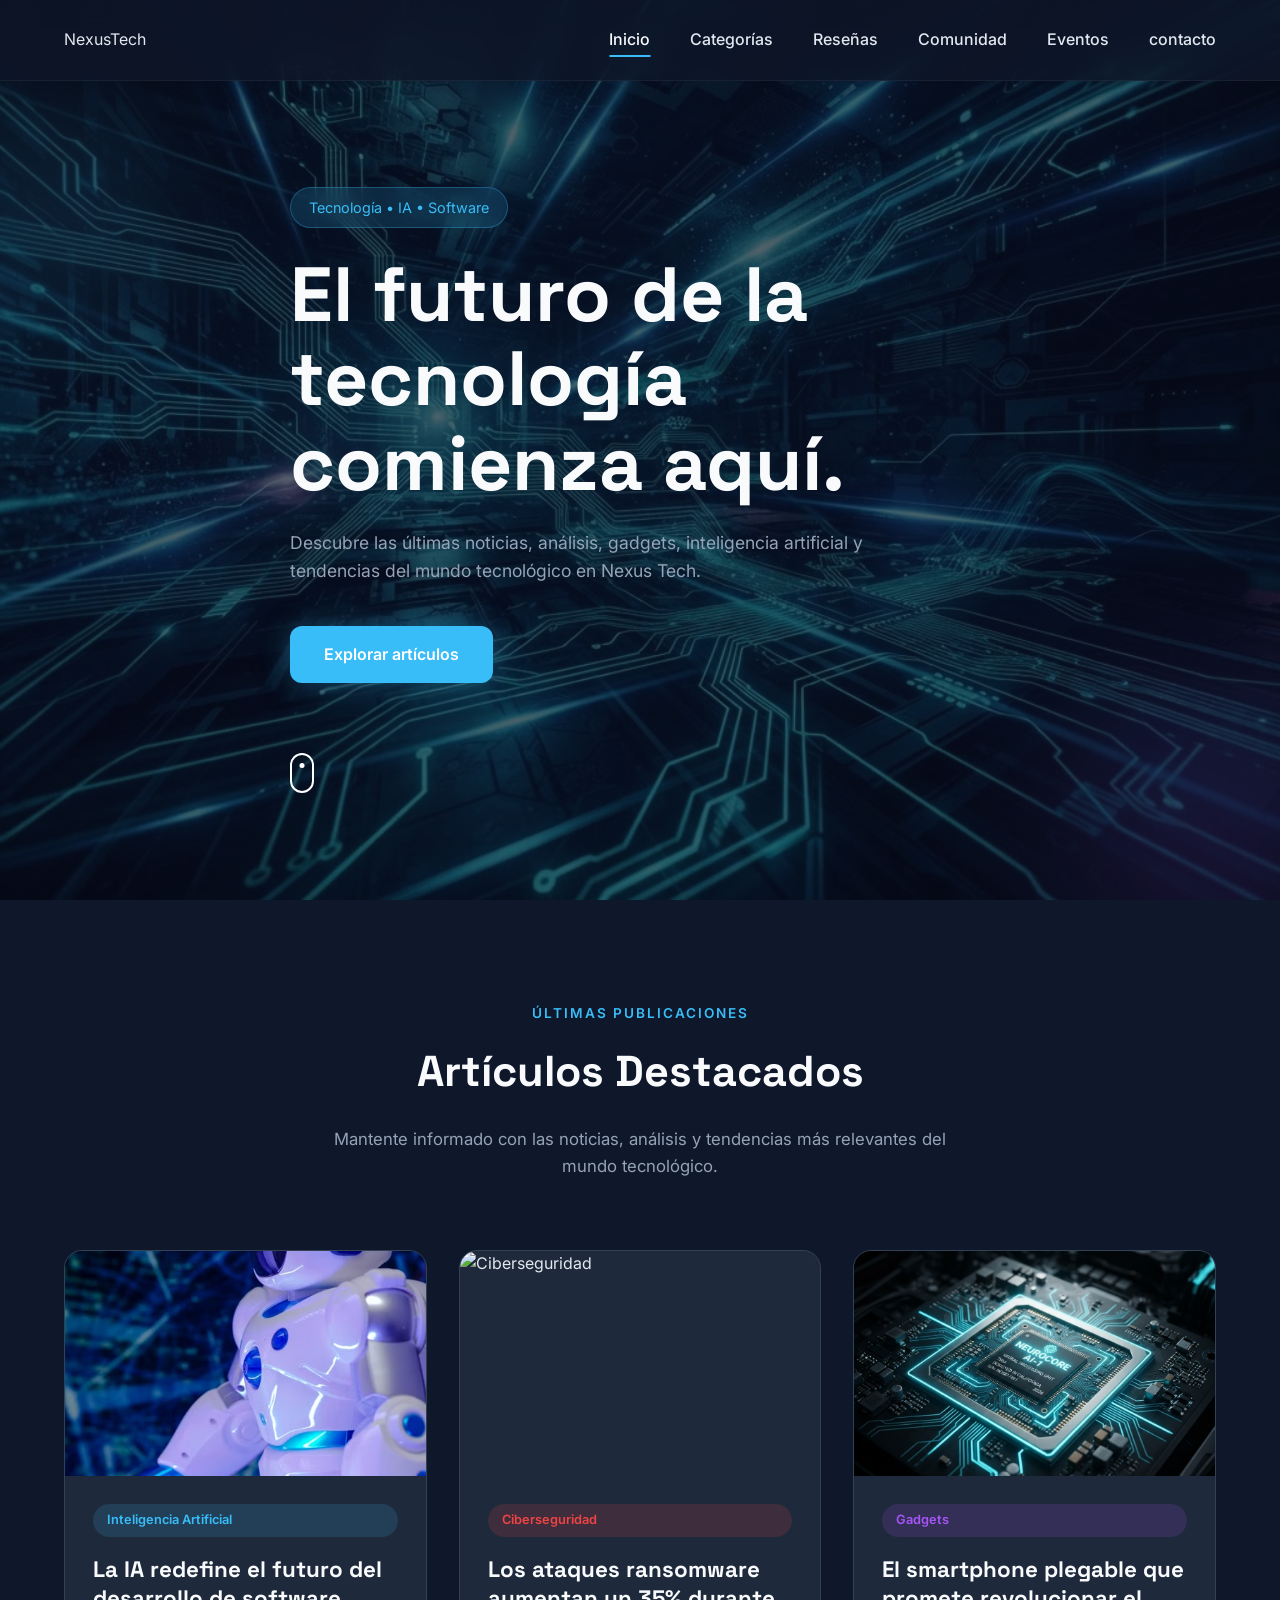
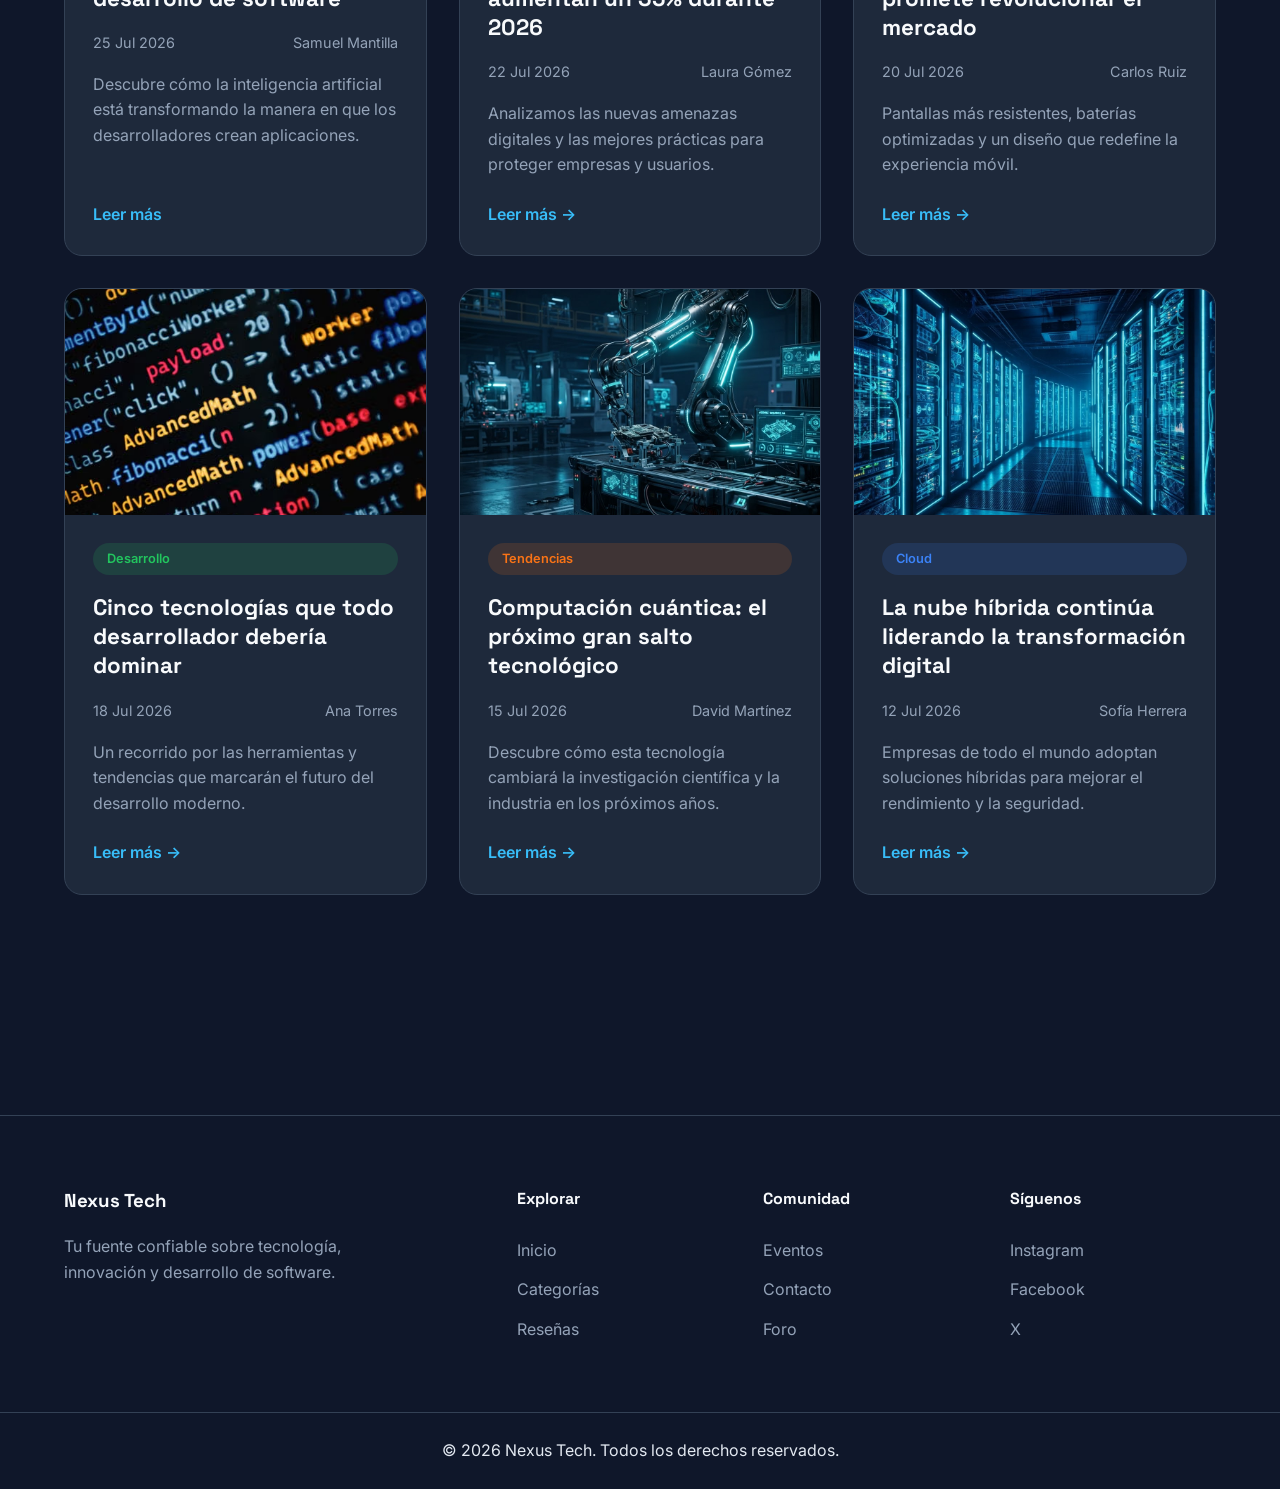
==== proyecto_NexusTech/index.html @ f8d3fc07 ":sparkles: feat(add carts, hero and filtres)" ====
<!DOCTYPE html>
<html lang="es">
<head>
    <meta charset="UTF-8">
    <meta name="viewport" content="width=device-width, initial-scale=1.0">
    <link rel="stylesheet" href="./assets/css/main.css">
    <link rel="stylesheet" href="./assets/css/components.css">
    <link rel="stylesheet" href="./assets/css/responsive.css">
    <link rel="stylesheet" href="./assets/css/layout.css">

    <title>NexusTech</title>
</head>
<body>
    <header class="header">
        <div class="container header__container">
                <a class="header__logo">NexusTech</a>
                <input type="checkbox" id="menu-toggle" class="header__checkbox">
                <label for="menu-toggle" class="header__toggle">
                    <span></span>
                    <span></span>
                    <span></span>
                </label>
             
            <nav class="header__nav">
                <ul class="header__menu">
                    <li class="header__item">
                        <a href="index.html" class="header__link header__link--active">Inicio</a>
                    </li>
                    <li class="header__item">
                        <a href="./pages/categorias.html" class="header__link">Categorías</a>
                    </li>
                    <li class="header__item">
                        <a href="./pages/resenas.html" class="header__link">Reseñas</a>
                    </li>
                    <li class="header__item">
                        <a href="./pages/comunidad.html" class="header__link">Comunidad</a>
                    </li>
                    <li class="header__item">
                        <a href="./pages/eventos.html" class="header__link">Eventos</a>
                    </li>
                    <li class="header__item">
                        <a href="./pages/contacto.html" class="header__link">contacto</a>
                    </li>
                </ul>
            </nav>
        </div>
    </header>
        <main>
            <section class="hero">
                <div class="hero__overlay"></div>

                <img src="./assets/img/hero.webp" alt="Banner principal de Nexus Tech" class="hero__image">


                <div class="hero__shape hero__shape--one"></div>
                <div class="hero__shape hero__shape--two"></div>

                <div class="container hero__container">
                    <span class="hero__badge">Tecnología • IA • Software</span>

                    <h1 class="hero__title">
                        El futuro de la tecnología comienza aquí.
                    </h1>

                    <p class="hero__text">
                        Descubre las últimas noticias, análisis, gadgets, inteligencia artificial y tendencias del mundo tecnológico en Nexus Tech.
                    </p>

                    <a href="#featured" class="hero__button">Explorar artículos</a>

                    <div class="hero__scroll">
                        <span></span>
                    </div>
                </div>
            </section>
            <section class="featured" id="featured">
                <div class="container">

                    <div class="section-header">
                        <span class="section-header__subtitle">Últimas publicaciones</span>
                        <h2 class="section-header__title">Artículos Destacados</h2>
                        <p class="section-header__text">
                            Mantente informado con las noticias, análisis y tendencias más relevantes del mundo tecnológico.
                        </p>
                    </div>

                    <div class="featured__grid">

                        <!-- Tarjeta 1 -->

                        <article class="article-card">
                            <img src="./assets/img/ia.webp" alt="Inteligencia Artificial" class="article-card__image">
                            <div class="article-card__content">
                                <span class="article-card__category article-card__category--ai">Inteligencia Artificial</span>
                                <h3 class="article-card__title">La IA redefine el futuro del desarrollo de software</h3>
                                <div class="article-card__meta">
                                    <span>25 Jul 2026</span>
                                    <span>Samuel Mantilla</span>
                                </div>
                                <p class="article-card__description">
                                    Descubre cómo la inteligencia artificial está transformando la manera en que los desarrolladores crean aplicaciones.
                                </p>
                                <a href="#" class="article-card__button">Leer más</a>
                            </div>
                        </article>
                        <article class="article-card">
                            <img src="./assets/img/cybersecurity.webp" alt="Ciberseguridad" class="article-card__image">
                            <div class="article-card__content">
                                <span class="article-card__category article-card__category--security">Ciberseguridad</span>
                                <h3 class="article-card__title">Los ataques ransomware aumentan un 35% durante 2026</h3>
                                <div class="article-card__meta">
                                    <span>22 Jul 2026</span>
                                    <span>Laura Gómez</span>
                                </div>
                                <p class="article-card__description">
                                    Analizamos las nuevas amenazas digitales y las mejores prácticas para proteger empresas y usuarios.
                                </p>
                                <a href="#" class="article-card__button">Leer más →</a>
                            </div>
                        </article>
                        <article class="article-card">
                            <img src="./assets/img/gadgets.webp" alt="Gadgets" class="article-card__image">
                            <div class="article-card__content">
                                <span class="article-card__category article-card__category--gadgets">Gadgets</span>
                                <h3 class="article-card__title">El smartphone plegable que promete revolucionar el mercado</h3>
                                <div class="article-card__meta">
                                    <span>20 Jul 2026</span>
                                    <span>Carlos Ruiz</span>
                                </div>
                                <p class="article-card__description">
                                    Pantallas más resistentes, baterías optimizadas y un diseño que redefine la experiencia móvil.
                                </p>
                                <a href="#" class="article-card__button">Leer más →</a>
                            </div>
                        </article>
                        <article class="article-card">
                            <img src="./assets/img/software.webp" alt="Desarrollo de Software" class="article-card__image">
                            <div class="article-card__content">
                                <span class="article-card__category article-card__category--software">Desarrollo</span>
                                <h3 class="article-card__title">Cinco tecnologías que todo desarrollador debería dominar</h3>
                                <div class="article-card__meta">
                                    <span>18 Jul 2026</span>
                                    <span>Ana Torres</span>
                                </div>
                                <p class="article-card__description">
                                    Un recorrido por las herramientas y tendencias que marcarán el futuro del desarrollo moderno.
                                </p>
                                <a href="#" class="article-card__button">Leer más →</a>
                            </div>
                        </article>
                        <article class="article-card">
                            <img src="./assets/img/quantum.webp" alt="Computación Cuántica" class="article-card__image">
                            <div class="article-card__content">
                                <span class="article-card__category article-card__category--trends">Tendencias</span>
                                <h3 class="article-card__title">Computación cuántica: el próximo gran salto tecnológico</h3>
                                <div class="article-card__meta">
                                    <span>15 Jul 2026</span>
                                    <span>David Martínez</span>
                                </div>
                                <p class="article-card__description">
                                    Descubre cómo esta tecnología cambiará la investigación científica y la industria en los próximos años.
                                </p>
                                <a href="#" class="article-card__button">Leer más →</a>
                            </div>
                        </article>
                        <article class="article-card">
                            <img src="./assets/img/cloud.webp" alt="Cloud Computing" class="article-card__image">
                            <div class="article-card__content">
                                <span class="article-card__category article-card__category--cloud">Cloud</span>
                                <h3 class="article-card__title">La nube híbrida continúa liderando la transformación digital</h3>
                                <div class="article-card__meta">
                                    <span>12 Jul 2026</span>
                                    <span>Sofía Herrera</span>
                                </div>
                                <p class="article-card__description">
                                    Empresas de todo el mundo adoptan soluciones híbridas para mejorar el rendimiento y la seguridad.
                                </p>
                                <a href="#" class="article-card__button">Leer más →</a>
                            </div>
                        </article>
                    </div>
                </div>
            </section>
        </main>
    <footer class="footer">

        <div class="container footer__container">
            <div class="footer__brand">
                <h3>Nexus Tech</h3>
                <p>
                    Tu fuente confiable sobre tecnología, innovación y desarrollo de software.
                </p>
            </div>

            <div class="footer__column">
                <h4>Explorar</h4>
                <a href="#">Inicio</a>
                <a href="#">Categorías</a>
                <a href="#">Reseñas</a>
            </div>

            <div class="footer__column">
                <h4>Comunidad</h4>
                <a href="#">Eventos</a>
                <a href="#">Contacto</a>
                <a href="#">Foro</a>
            </div>

            <div class="footer__column">
                <h4>Síguenos</h4>
                <a href="#">Instagram</a>
                <a href="#">Facebook</a>
                <a href="#">X</a>
            </div>

        </div>
        <div class="footer__copy">
            © 2026 Nexus Tech. Todos los derechos reservados.
        </div>

    </footer>
</body>
</html>
---- proyecto_NexusTech/assets/css/main.css ----
/*=========================================
=               GOOGLE FONTS              =
=========================================*/

@import url('https://fonts.googleapis.com/css2?family=Inter:wght@300;400;500;600;700&family=Space+Grotesk:wght@400;500;600;700&display=swap');

/*=========================================
=                  RESET                  =
=========================================*/

*,
*::before,
*::after{
    margin: 0;
    padding: 0;
    box-sizing: border-box;
}

/*=========================================
=               VARIABLES                 =
=========================================*/

:root{

    /* Colors */

    --clr-background:#0F172A;
    --clr-surface:#1E293B;
    --clr-border:#334155;

    --clr-primary:#38BDF8;
    --clr-primary-hover:#22D3EE;

    --clr-title:#F8FAFC;
    --clr-text:#E2E8F0;
    --clr-text-light:#94A3B8;

    /* Fonts */

    --ff-title:"Space Grotesk",sans-serif;
    --ff-body:"Inter",sans-serif;

    /* Width */

    --container:1200px;

    /* Radius */

    --radius-sm:10px;
    --radius-md:18px;
    --radius-lg:28px;

    /* Shadow */

    --shadow:0 15px 40px rgba(0,0,0,.25);

    /* Transition */

    --transition:.35s ease;

}

/*=========================================
=             GLOBAL STYLES              =
=========================================*/

html{

    scroll-behavior:smooth;

}

body{

    background:var(--clr-background);

    color:var(--clr-text);

    font-family:var(--ff-body);

    line-height:1.6;

    overflow-x:hidden;

}

img{

    width:100%;

    display:block;

}

a{

    color:inherit;

    text-decoration:none;

}

ul{

    list-style:none;

}

button{

    font-family:inherit;

    border:none;

    cursor:pointer;

}

input,
textarea{

    font-family:inherit;

}

h1,
h2,
h3,
h4,
h5,
h6{

    font-family:var(--ff-title);

    color:var(--clr-title);

    font-weight:700;

}

p{

    color:var(--clr-text-light);

}

/*=========================================
=              CONTAINER                 =
=========================================*/

.container{

    width:min(90%,var(--container));

    margin-inline:auto;

}
---- proyecto_NexusTech/assets/css/components.css ----
/*=========================================
=                 HEADER                  =
=========================================*/

.header{

    position: fixed;
    top: 0;
    left: 0;
    width: 100%;
    z-index: 1000;
    backdrop-filter: blur(16px);
    background: rgba(15,23,42,.75);
    border-bottom: 1px solid rgba(255,255,255,.05);

}

.header__container{
    height: 80px;
    display: flex;
    justify-content: space-between;
    align-items: center;

}

.header__logo{
    display:flex;
    align-items:center;
    gap:14px;

}

.header__logo-icon{
    width:18px;
    height:18px;
    background:var(--clr-primary);
    clip-path:polygon(
        25% 6%,
        75% 6%,
        100% 50%,
        75% 94%,
        25% 94%,
        0% 50%
    );
    transition:var(--transition);

}

.header__logo-text{
    display:flex;
    flex-direction:column;
    line-height:1;

}

.header__logo-text span:first-child{
    font-family:var(--ff-title);
    font-size:1.3rem;
    color:white;
    font-weight:700;

}

.header__logo-text span:last-child{
    color:var(--clr-primary);
    font-size:.82rem;
    letter-spacing:3px;
    text-transform:uppercase;

}

.header__menu{
    display:flex;
    align-items:center;
    gap:40px;

}   

.header__menu{
    display:flex;
    align-items:center;
    gap:40px;

}

.header__link{
    position:relative;
    padding:8px 0;
    color:var(--clr-text);
    font-weight:500;
    transition:color var(--transition);
}

.header__link:hover,
.header__link--active{
    color:var(--clr-title);
}

.header__link::after{
    content:"";
    position:absolute;
    left:50%;
    bottom:0;
    width:0;
    height:2px;
    background:var(--clr-primary);
    transform:translateX(-50%);
    transition:width var(--transition);
}

.header__link:hover::after,
.header__link--active::after{
    width:100%;
}

.header__checkbox{
    display:none;
}

.header__toggle{
    display:none;
    flex-direction:column;
    gap:5px;
    cursor:pointer;
}

.header__toggle span{
    width:28px;
    height:3px;
    background:var(--clr-title);
    border-radius:10px;
    transition:var(--transition);
}

.hero__badge{
    display:inline-block;
    margin-bottom:24px;
    padding:8px 18px;
    background:rgba(56,189,248,.15);
    border:1px solid rgba(56,189,248,.3);
    border-radius:50px;
    color:var(--clr-primary);
    font-size:.9rem;
    backdrop-filter:blur(10px);
}

.hero__title{
    margin-bottom:24px;
    font-size:clamp(3rem,6vw,5rem);
    line-height:1.1;
}

.hero__text{
    max-width:600px;
    margin-bottom:40px;
    font-size:1.1rem;
}

.hero__button{
    display:inline-flex;
    align-items:center;
    justify-content:center;
    padding:16px 34px;
    border-radius:12px;
    background:var(--clr-primary);
    color:#fff;
    font-weight:600;
    transition:var(--transition);
    box-shadow:0 0 30px rgba(56,189,248,.3);
}

.hero__button:hover{
    background:var(--clr-primary-hover);
    transform:translateY(-4px);
    box-shadow:0 0 40px rgba(56,189,248,.6);
}

.hero__scroll{
    margin-top:70px;
}

.hero__scroll span{
    display:block;
    width:24px;
    height:40px;
    border:2px solid white;
    border-radius:30px;
    position:relative;
}

.hero__scroll span::before{
    content:"";
    position:absolute;
    top:8px;
    left:50%;
    width:5px;
    height:5px;
    background:white;
    border-radius:50%;
    transform:translateX(-50%);
    animation:scroll 2s infinite;
}


.article-card__category--security{
    background:rgba(239,68,68,.15);
    color:#ef4444;
}

.article-card__category--gadgets{
    background:rgba(168,85,247,.15);
    color:#a855f7;
}

.article-card__category--software{
    background:rgba(34,197,94,.15);
    color:#22c55e;
}

.article-card__category--trends{
    background:rgba(249,115,22,.15);
    color:#f97316;
}

.article-card__category--cloud{
    background:rgba(59,130,246,.15);
    color:#3b82f6;
}


.footer__brand p{
    margin-top:18px;
    max-width:300px;
}

.footer__column{
    display:flex;
    flex-direction:column;
    gap:14px;
}

.footer__column h4{
    margin-bottom:12px;
}

.footer__column a{
    color:var(--clr-text-light);
    transition:var(--transition);
}

.footer__column a:hover{
    color:var(--clr-primary);
}

/*==================== CATEGORIES HERO ====================*/

.categories-hero{
    background:linear-gradient(135deg,#0f172a,#1e293b);
    border-bottom:1px solid var(--clr-border);
}

.categories-hero__badge{
    display:inline-block;
    padding:8px 18px;
    margin-bottom:20px;
    border-radius:50px;
    background:rgba(59,130,246,.15);
    color:var(--clr-primary);
    font-size:.9rem;
    font-weight:600;
}

.categories-hero__title{
    margin-bottom:20px;
    font-size:3rem;
}

.categories-hero__text{
    max-width:700px;
    font-size:1.1rem;
    line-height:1.7;
}

/*==================== FILTERS ====================*/

.filters{
    background:var(--clr-surface);
    border:1px solid var(--clr-border);
    border-radius:var(--radius-md);
}

.filters__title{
    margin-bottom:10px;
}

.filters__subtitle{
    margin-bottom:15px;
}

.filters__group label{
    cursor:pointer;
}


/*==================== SEARCH ====================*/

.search{
    background:var(--clr-surface);
    border:1px solid var(--clr-border);
    border-radius:var(--radius-md);
    padding:20px;
}

.search__input{
    width:100%;
    padding:15px 18px;
    border:none;
    outline:none;
    background:transparent;
    color:var(--clr-text);
    font-size:1rem;
}
---- proyecto_NexusTech/assets/css/responsive.css ----
@media(max-width:992px){

    .featured__grid{
        grid-template-columns:repeat(2,1fr);
    }

}

@media(max-width:768px){

    .featured__grid{
        grid-template-columns:1fr;
    }

}

@media(max-width:768px){

    .footer__container{
        grid-template-columns:1fr;
        text-align:center;
    }

    .footer__brand p{
        margin-inline:auto;
    }

}

@media(max-width:992px){
    .header__menu{
        gap:24px;
    }

    .header__link{
        font-size:.95rem;
    }
}
@media(max-width:768px){

    .header__toggle{
        display:flex;
    }

    .header__nav{
        position:absolute;
        top:80px;
        left:0;
        width:100%;
        background:var(--clr-background);
        border-top:1px solid var(--clr-border);

        max-height:0;
        overflow:hidden;

        transition:max-height .4s ease;
    }

    .header__menu{
        flex-direction:column;
        align-items:center;
        padding:30px 0;
        gap:25px;
    }

    .header__checkbox:checked~.header__nav{
        max-height:450px;
    }

    .header__checkbox:checked+.header__toggle span:nth-child(1){
        transform:translateY(8px) rotate(45deg);
    }

    .header__checkbox:checked+.header__toggle span:nth-child(2){
        opacity:0;
    }

    .header__checkbox:checked+.header__toggle span:nth-child(3){
        transform:translateY(-8px) rotate(-45deg);
    }

}

@media (max-width: 992px){

    .categories__container{
        grid-template-columns:1fr;
    }

    .filters{
        position:static;
    }

    .articles-grid{
        grid-template-columns:repeat(2,1fr);
    }

}

@media (max-width:768px){

    .articles-grid{
        grid-template-columns:1fr;
    }

}
---- proyecto_NexusTech/assets/css/layout.css ----
section{
    padding:100px 0;
}


.hero{
    position:relative;
    min-height:100vh;
    display:flex;
    align-items:center;
    overflow:hidden;
}

.hero__image{
    position:absolute;
    inset:0;
    width:100%;
    height:100%;
    object-fit:cover;
    object-position:center;
    z-index:0;
}


.hero__overlay{
    position:absolute;
    inset:0;
    background:rgba(8,12,25,.65);
    z-index:1;
}

.hero__container{
    position:relative;
    z-index:2;
    max-width:700px;
    padding-top:80px;
}

.hero__shape{
    position:absolute;
    border-radius:50%;
    filter:blur(70px);
    opacity:.35;
}

.hero__shape--one{
    width:250px;
    height:250px;
    background:var(--clr-primary);
    top:10%;
    left:-80px;
    animation:floatOne 8s ease-in-out infinite;
}

.hero__shape--two{
    width:300px;
    height:300px;
    background:#8b5cf6;
    bottom:-80px;
    right:-80px;
    animation:floatTwo 10s ease-in-out infinite;
}

.featured__grid{
    display:grid;
    grid-template-columns:repeat(3,1fr);
    gap:32px;
}
.section-header{
    max-width:650px;
    margin:0 auto 70px;
    text-align:center;
}

.section-header__subtitle{
    display:inline-block;
    margin-bottom:12px;
    color:var(--clr-primary);
    font-weight:600;
    text-transform:uppercase;
    letter-spacing:2px;
    font-size:.85rem;
}

.section-header__title{
    margin-bottom:20px;
    font-size:2.7rem;
}

.section-header__text{
    font-size:1.05rem;
}

.article-card{
    overflow:hidden;
    background:var(--clr-surface);
    border:1px solid var(--clr-border);
    border-radius:var(--radius-md);
    transition:var(--transition);
    height:100%;
    display:flex;
    flex-direction:column;
}

.article-card:hover{
    transform:translateY(-10px);
    border-color:var(--clr-primary);
    box-shadow:var(--shadow);
}

.article-card__image{
    width:100%;
    aspect-ratio:16/10;
    object-fit:cover;
    transition:.5s;
}

.article-card:hover .article-card__image{
    transform:scale(1.08);
}

.article-card__content{
    padding:28px;
    display:flex;
    flex-direction:column;
    flex:1;
}

.article-card__category{
    display:inline-block;
    margin-bottom:18px;
    padding:6px 14px;
    border-radius:50px;
    font-size:.8rem;
    font-weight:600;
}

.article-card__category--ai{
    background:rgba(56,189,248,.15);
    color:#38BDF8;
}

.article-card__title{
    margin-bottom:18px;
    font-size:1.4rem;
    line-height:1.3;
}

.article-card__meta{
    display:flex;
    justify-content:space-between;
    margin-bottom:18px;
    color:var(--clr-text-light);
    font-size:.9rem;
}

.article-card__description{
    margin-bottom:24px;
}
.article-card__button{
    display:inline-flex;
    align-items:center;
    gap:10px;
    color:var(--clr-primary);
    font-weight:600;
    transition:var(--transition);
    margin-top: auto;
}

.article-card__button:hover{
    color:white;
}


.footer{
    margin-top:120px;
    border-top:1px solid var(--clr-border);
}

.footer__container{
    display:grid;
    grid-template-columns:2fr 1fr 1fr 1fr;
    gap:40px;
    padding:70px 0;
}

.footer__copy{
    padding:25px;
    text-align:center;
    border-top:1px solid var(--clr-border);
}

.footer__column a{
    position:relative;
}

.footer__column a::after{
    content:"";
    position:absolute;
    left:0;
    bottom:-2px;
    width:0;
    height:1px;
    background:var(--clr-primary);
    transition:var(--transition);
}

.footer__column a:hover::after{
    width:100%;
}


/*==================== CATEGORIES HERO ====================*/

.categories-hero {
  position: relative;
  width: 100%;
  min-height: 360px;
  display: flex;
  align-items: center;
  justify-content: center;
  overflow: hidden;
  color: #ffffff;
  /* Espacio superior para compensar el header fijo (80px) + margen */
  padding-top: 130px;
  padding-bottom: 60px;
}

/* Imagen de fondo del Hero */
.categories-hero .hero__image {
  position: absolute;
  top: 0;
  left: 0;
  width: 100%;
  height: 100%;
  object-fit: cover;
  object-position: center;
  z-index: 1;
}

/* Capa Oscura (Overlay) */
.categories-hero .hero__overlay {
  position: absolute;
  top: 0;
  left: 0;
  width: 100%;
  height: 100%;
  background: rgba(15, 23, 42, 0.75);
  z-index: 2;
}

/* Contenedor del Texto (Badge, Título y Descripción) */
.categories-hero .container {
  position: relative;
  z-index: 10; /* Se coloca por encima de la imagen (z-index: 1) y del overlay (z-index: 2) */
  display: flex;
  flex-direction: column;
  align-items: center;
  text-align: center;
}

/*==================== CATEGORIES ====================*/

.categories{
    padding:40px 0 100px;
}

.categories__container{
    display:grid;
    grid-template-columns:280px 1fr;
    gap:40px;
    align-items:start;
}

/*==================== FILTERS ====================*/

.filters{
    display:flex;
    flex-direction:column;
    gap:35px;
    position:sticky;
    top:110px;
    padding:25px;
}

/*==================== FILTER GROUP ====================*/

.filters__group{
    display:flex;
    flex-direction:column;
    gap:15px;
}

.filters__group label{
    display:flex;
    align-items:center;
    gap:10px;
}

/*==================== CONTENT ====================*/

.categories__content{
    display:flex;
    flex-direction:column;
    gap:35px;
}

/*==================== SEARCH ====================*/

.search{
    display:flex;
}

/*==================== GRID ====================*/

.articles-grid{
    display:grid;
    grid-template-columns:repeat(3,1fr);
    gap:30px;
}

/*==================== PAGINATION ====================*/

.pagination{
    display:flex;
    justify-content:center;
    align-items:center;
    gap:15px;
    margin-top:20px;
}


@keyframes heroZoom{
    from{
        transform:scale(1);
    }
    to{
        transform:scale(1.08);
    }
}

@keyframes floatOne{
    0%,100%{
        transform:translateY(0);
    }
    50%{
        transform:translateY(-30px);
    }
}

@keyframes floatTwo{
    0%,100%{
        transform:translateY(0);
    }
    50%{
        transform:translateY(35px);
    }
}

@keyframes scroll{
    0%{
        opacity:1;
        transform:translate(-50%,0);
    }
    100%{
        opacity:0;
        transform:translate(-50%,16px);
    }
}
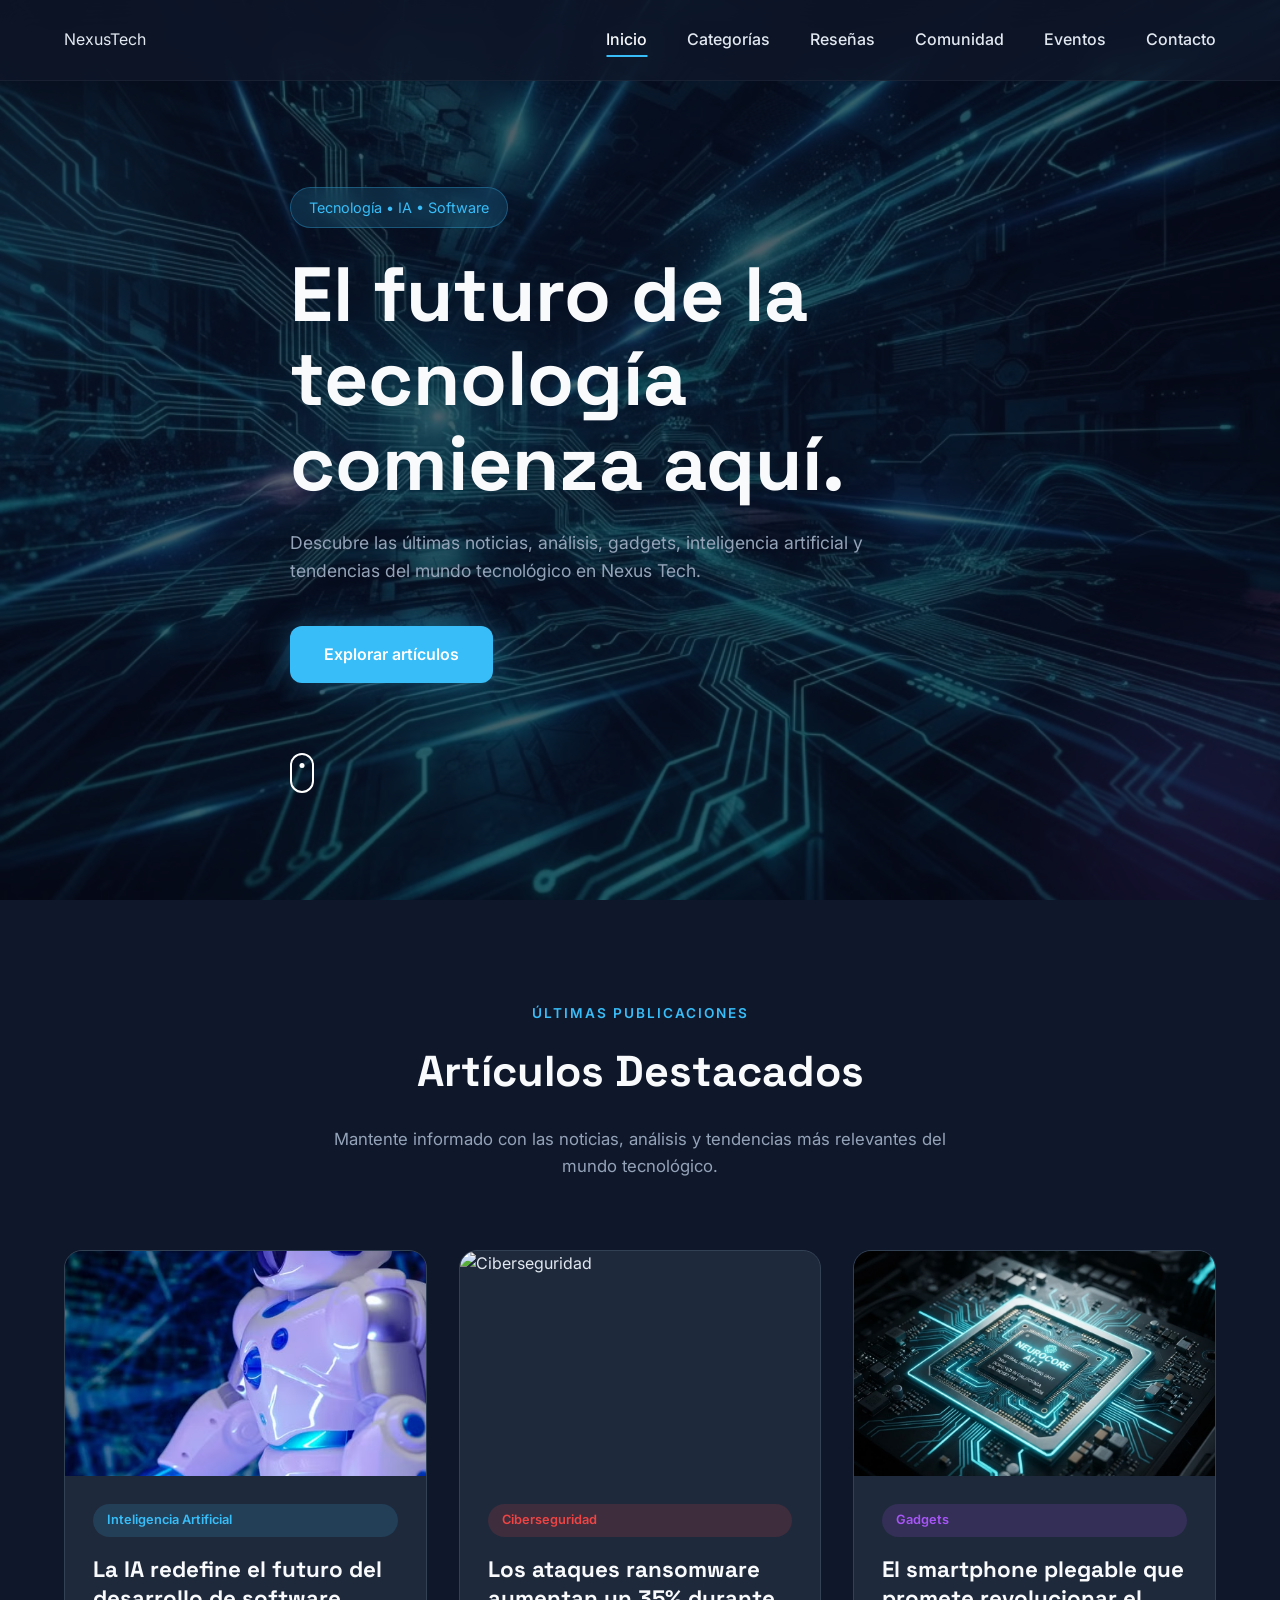
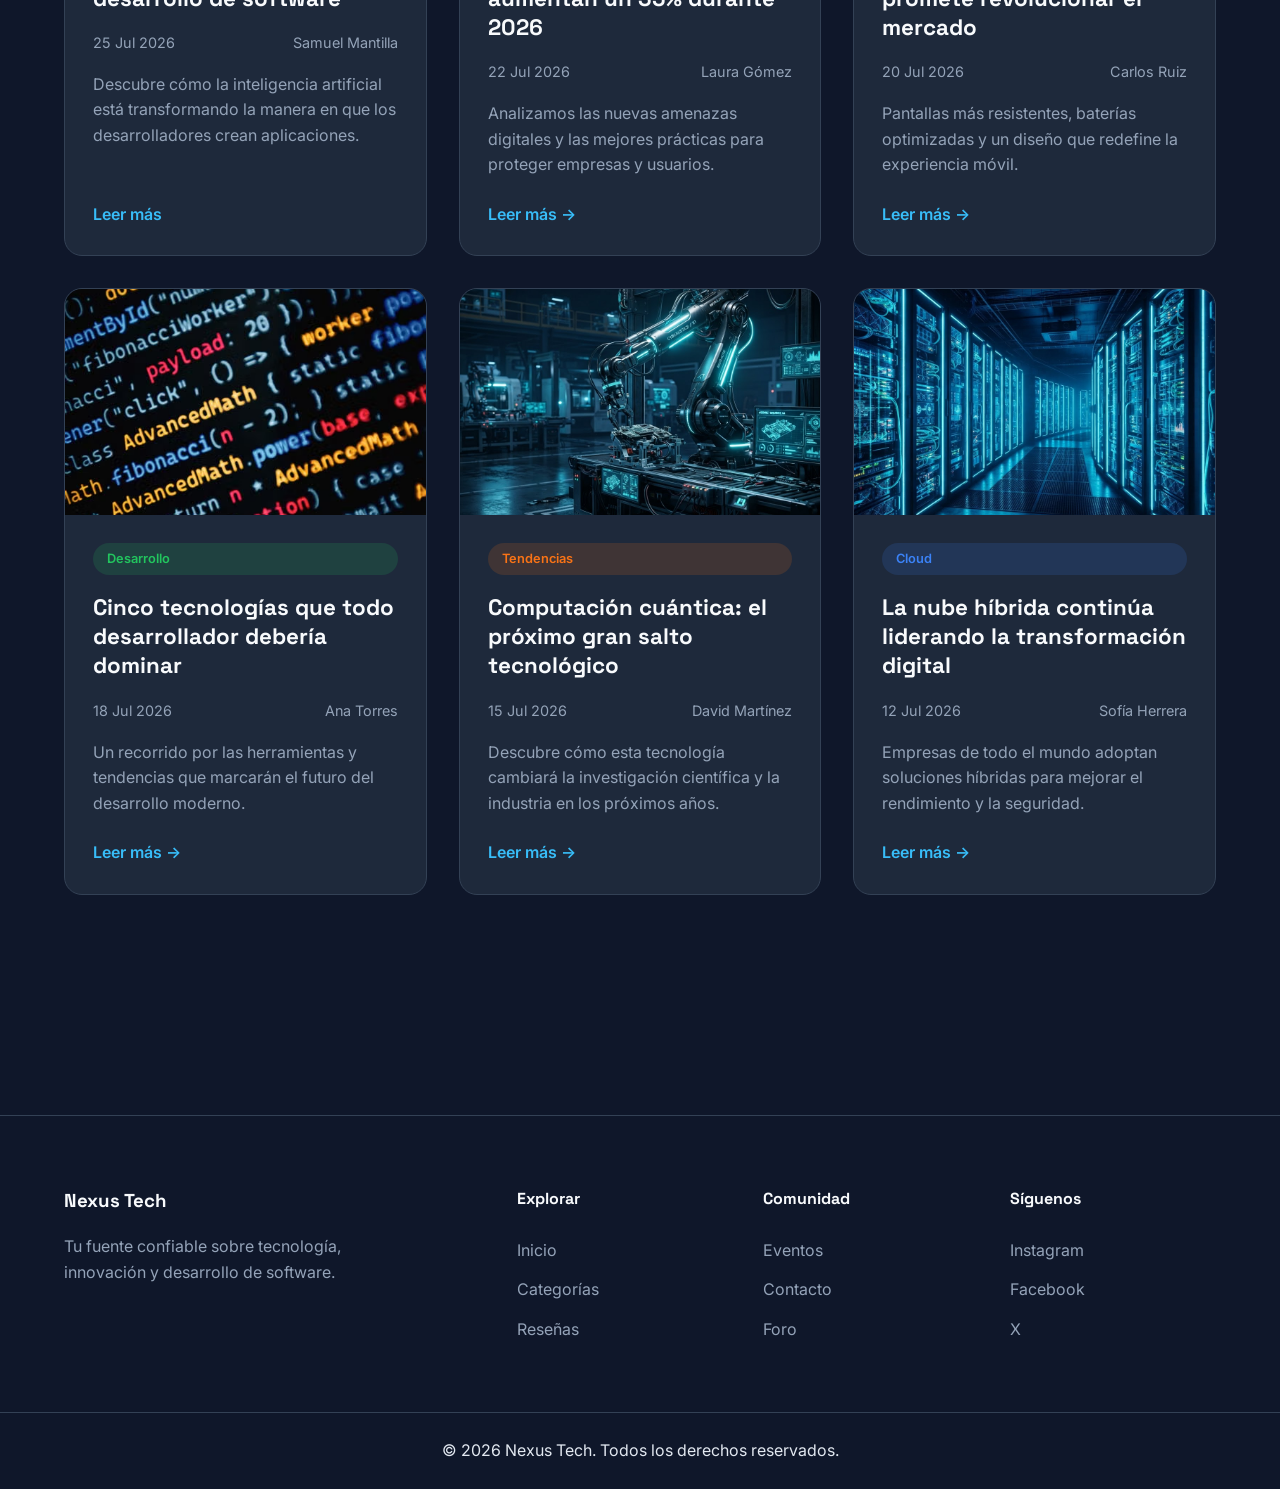
==== commit 88c2b89f: ":sparkles: feat(add view reseñas, cards, coments)" ====
--- a/proyecto_NexusTech/index.html
+++ b/proyecto_NexusTech/index.html
@@ -39,7 +39,7 @@
                         <a href="./pages/eventos.html" class="header__link">Eventos</a>
                     </li>
                     <li class="header__item">
-                        <a href="./pages/contacto.html" class="header__link">contacto</a>
+                        <a href="./pages/contacto.html" class="header__link">Contacto</a>
                     </li>
                 </ul>
             </nav>
--- a/proyecto_NexusTech/assets/css/components.css
+++ b/proyecto_NexusTech/assets/css/components.css
@@ -321,3 +321,146 @@
     font-size:1rem;
 }
 
+/*==================== COMPONENTES DE RESEÑAS ====================*/
+
+.review-card__image-wrapper {
+  position: relative;
+  overflow: hidden;
+}
+
+/* Badge de Calificación (Score) encima de la imagen */
+.review-card__score {
+  position: absolute;
+  top: 15px;
+  right: 15px;
+  background: var(--clr-primary, #38bdf8);
+  color: #0f172a;
+  font-weight: 800;
+  font-size: 1.1rem;
+  padding: 6px 12px;
+  border-radius: 8px;
+  box-shadow: 0 4px 12px rgba(0, 0, 0, 0.4);
+  z-index: 2;
+}
+
+/* Contenedor de Pro / Contra dentro de la tarjeta */
+.review-card__verdict {
+  display: flex;
+  flex-wrap: wrap;
+  gap: 8px;
+  margin-bottom: 20px;
+}
+
+.review-card__tag {
+  font-size: 0.75rem;
+  font-weight: 600;
+  padding: 4px 10px;
+  border-radius: 4px;
+}
+
+.review-card__tag--pro {
+  background: rgba(34, 197, 94, 0.15);
+  color: #22c55e;
+  border: 1px solid rgba(34, 197, 94, 0.3);
+}
+
+.review-card__tag--con {
+  background: rgba(239, 68, 68, 0.15);
+  color: #ef4444;
+  border: 1px solid rgba(239, 68, 68, 0.3);
+}
+
+/*==================== ESTRELLAS Y REVIEWS ====================*/
+.review-card__stars {
+  color: #f59e0b;
+  font-size: 1.1rem;
+  font-weight: 700;
+  margin-bottom: 12px;
+}
+
+.review-card__stars span {
+  color: var(--clr-text-light);
+  font-size: 0.85rem;
+}
+
+/*==================== TABLA COMPARATIVA ====================*/
+.table-wrapper {
+  overflow-x: auto;
+  border: 1px solid var(--clr-border);
+  border-radius: var(--radius-md);
+  background: var(--clr-surface);
+}
+
+.comparison-table {
+  width: 100%;
+  border-collapse: collapse;
+  text-align: left;
+}
+
+.comparison-table th, 
+.comparison-table td {
+  padding: 18px 24px;
+  border-bottom: 1px solid var(--clr-border);
+}
+
+.comparison-table th {
+  background: rgba(15, 23, 42, 0.8);
+  color: var(--clr-primary);
+  font-size: 0.95rem;
+  text-transform: uppercase;
+}
+
+.badge-score {
+  background: rgba(56, 189, 248, 0.15);
+  color: var(--clr-primary);
+  padding: 6px 12px;
+  border-radius: 6px;
+  font-weight: 700;
+}
+
+/*==================== COMENTARIOS ====================*/
+.comments-container {
+  display: grid;
+  grid-template-columns: 1fr 1fr;
+  gap: 40px;
+}
+
+.comment-form {
+  background: var(--clr-surface);
+  padding: 30px;
+  border-radius: var(--radius-md);
+  border: 1px solid var(--clr-border);
+  display: flex;
+  flex-direction: column;
+  gap: 18px;
+}
+
+.form-input, .form-textarea {
+  width: 100%;
+  padding: 14px 18px;
+  background: rgba(15, 23, 42, 0.6);
+  border: 1px solid var(--clr-border);
+  border-radius: 8px;
+  color: #fff;
+  outline: none;
+}
+
+.comments-list {
+  display: flex;
+  flex-direction: column;
+  gap: 20px;
+}
+
+.comment-card {
+  background: var(--clr-surface);
+  padding: 20px;
+  border-radius: var(--radius-md);
+  border: 1px solid var(--clr-border);
+}
+
+.comment-card__header {
+  display: flex;
+  justify-content: space-between;
+  margin-bottom: 10px;
+  color: var(--clr-primary);
+}
